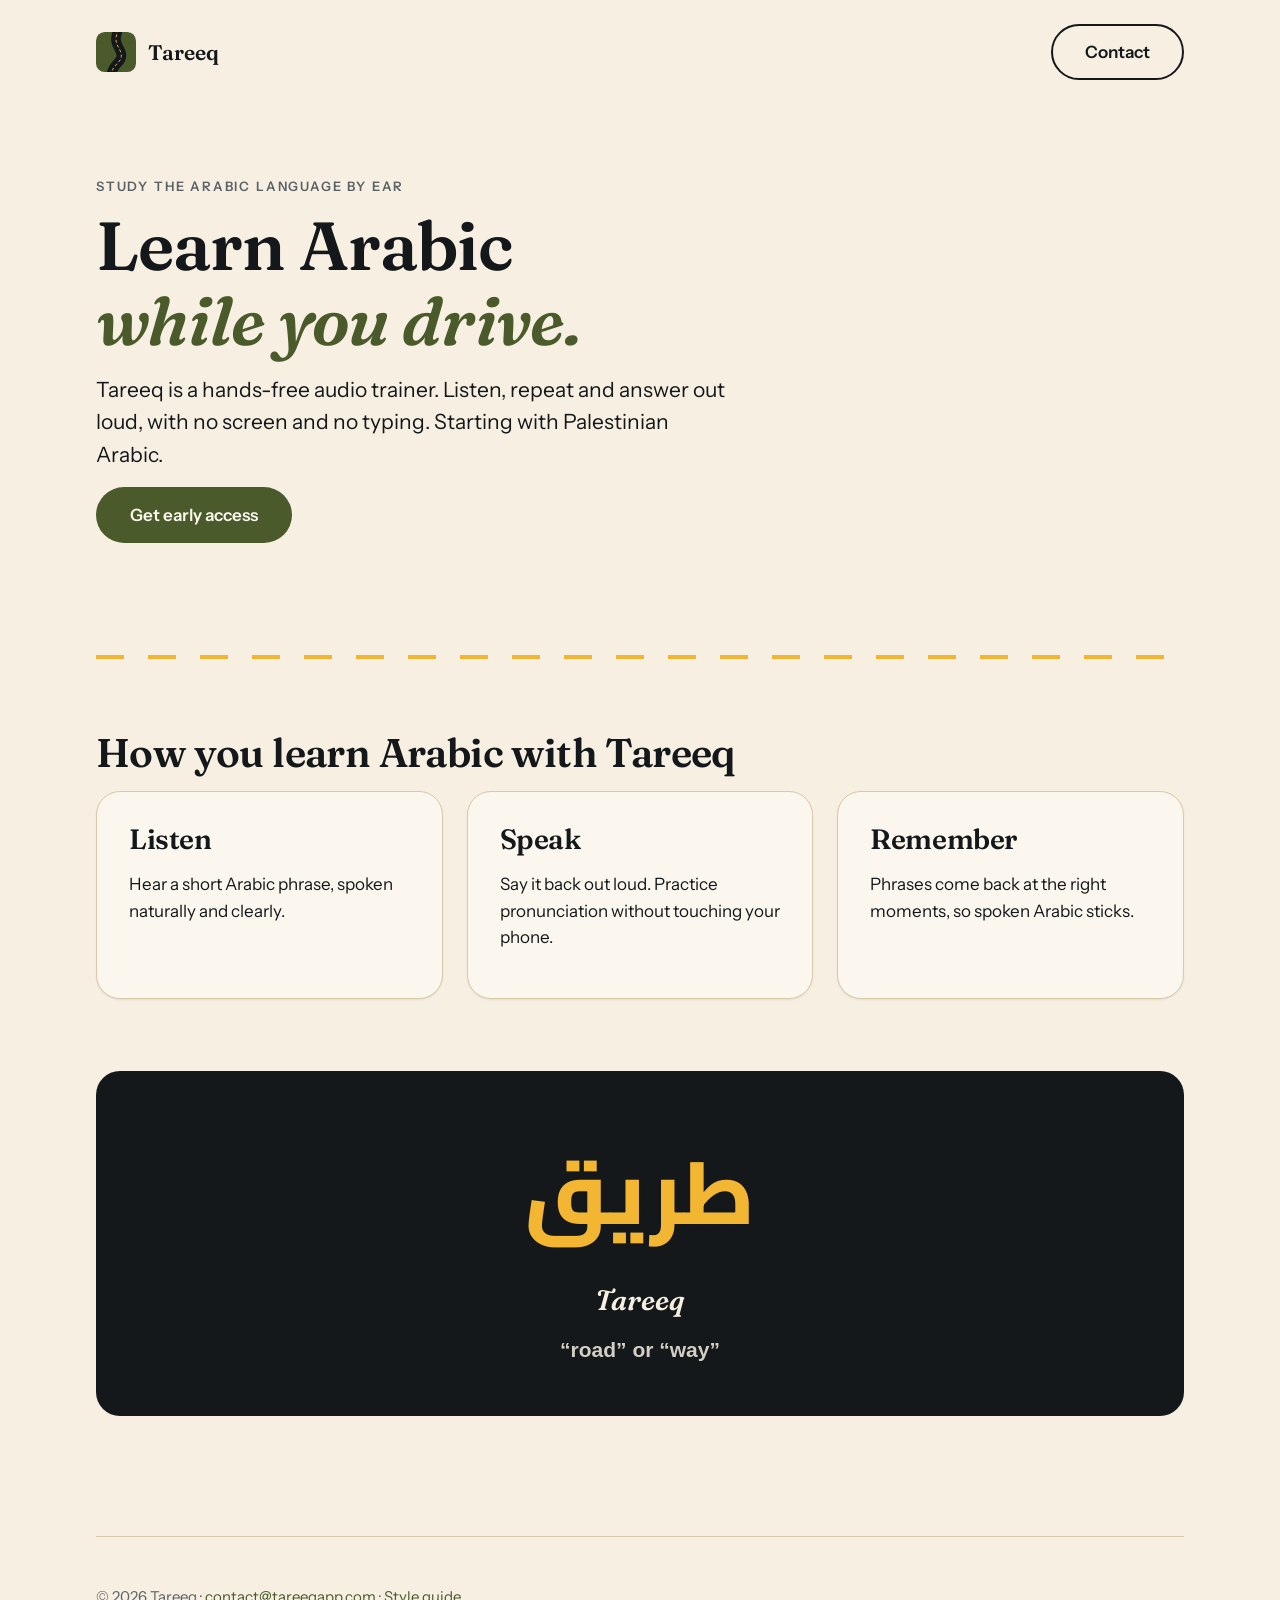
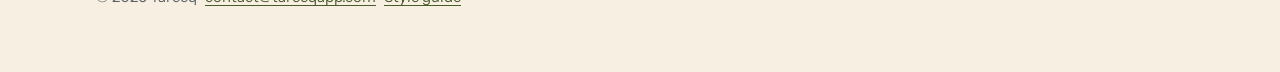
==== index.html @ e75e9295 "Add design system, style guide, SEO metadata and social images - Design tokens and base components (" ====
<!doctype html>
<html lang="en">
<head>
  <meta charset="utf-8">
  <meta name="viewport" content="width=device-width, initial-scale=1">

  <title>Learn Arabic Hands-Free | Tareeq Arabic Language App</title>
  <meta name="description" content="Study the Arabic language while you drive. Tareeq is a hands-free audio app to learn Arabic, starting with Palestinian Arabic. Just listen and speak.">
  <meta name="keywords" content="learn arabic, study arabic language, learn arabic online, learn palestinian arabic, learn levantine arabic, arabic audio lessons, learn arabic while driving, arabic language app, spoken arabic, arabic listening practice">
  <meta name="author" content="Tareeq">
  <meta name="robots" content="index, follow, max-image-preview:large">
  <meta name="theme-color" content="#f6efe2" media="(prefers-color-scheme: light)">
  <meta name="theme-color" content="#14181a" media="(prefers-color-scheme: dark)">
  <link rel="canonical" href="https://tareeqapp.com/">

  <!-- Open Graph -->
  <meta property="og:type" content="website">
  <meta property="og:site_name" content="Tareeq">
  <meta property="og:locale" content="en_US">
  <meta property="og:url" content="https://tareeqapp.com/">
  <meta property="og:title" content="Learn Arabic While You Drive | Tareeq">
  <meta property="og:description" content="Hands-free audio lessons to study the Arabic language, starting with Palestinian Arabic. Just listen and speak.">
  <meta property="og:image" content="https://tareeqapp.com/og-image.png">
  <meta property="og:image:type" content="image/png">
  <meta property="og:image:width" content="1200">
  <meta property="og:image:height" content="630">
  <meta property="og:image:alt" content="Tareeq logo, the Arabic word طريق in gold, and the line: Learn Arabic while you drive.">

  <!-- Twitter / X card -->
  <meta name="twitter:card" content="summary_large_image">
  <meta name="twitter:title" content="Learn Arabic While You Drive | Tareeq">
  <meta name="twitter:description" content="Hands-free audio lessons to study the Arabic language, starting with Palestinian Arabic.">
  <meta name="twitter:image" content="https://tareeqapp.com/twitter-card.png">
  <meta name="twitter:image:alt" content="Tareeq logo, the Arabic word طريق in gold, and the line: Learn Arabic while you drive.">

  <!-- Icons -->
  <link rel="icon" href="/favicon.svg" type="image/svg+xml">
  <link rel="icon" href="/favicon-32.png" sizes="32x32" type="image/png">
  <link rel="apple-touch-icon" href="/apple-touch-icon.png">
  <link rel="manifest" href="/site.webmanifest">

  <link rel="preload" href="/assets/fonts/fraunces-latin-600-normal.woff2" as="font" type="font/woff2" crossorigin>
  <link rel="stylesheet" href="/css/tokens.css">
  <link rel="stylesheet" href="/css/base.css">

  <script type="application/ld+json">
  {
    "@context": "https://schema.org",
    "@graph": [
      {
        "@type": "WebSite",
        "@id": "https://tareeqapp.com/#website",
        "url": "https://tareeqapp.com/",
        "name": "Tareeq",
        "description": "Hands-free audio app to learn Arabic while you drive.",
        "inLanguage": "en"
      },
      {
        "@type": "SoftwareApplication",
        "@id": "https://tareeqapp.com/#app",
        "name": "Tareeq",
        "alternateName": "طريق",
        "description": "Study the Arabic language by ear. Tareeq is a hands-free audio trainer that teaches Palestinian Arabic while you drive.",
        "applicationCategory": "EducationalApplication",
        "operatingSystem": "Web",
        "url": "https://tareeqapp.com/",
        "image": "https://tareeqapp.com/og-image.png",
        "email": "contact@tareeqapp.com",
        "teaches": "Palestinian Arabic"
      }
    ]
  }
  </script>
</head>
<body>
  <a class="skip" href="#main">Skip to content</a>
  <div class="wrap">
    <header class="site-header">
      <a class="brand" href="/"><img src="/assets/brand/tareeq-mark.svg" alt="" width="40" height="40">Tareeq</a>
      <a class="btn btn-ghost" href="mailto:contact@tareeqapp.com">Contact</a>
    </header>

    <main id="main">
      <section style="padding-block: var(--space-8) var(--space-7)">
        <p class="eyebrow">Study the Arabic language by ear</p>
        <h1>Learn Arabic<br><em style="color: var(--brand)">while you drive.</em></h1>
        <p style="font-size: var(--text-lg)">Tareeq is a hands-free audio trainer. Listen, repeat and answer out loud, with no screen and no typing. Starting with Palestinian Arabic.</p>
        <p><a class="btn btn-primary" href="mailto:contact@tareeqapp.com?subject=Tareeq%20early%20access">Get early access</a></p>
      </section>

      <hr class="roadline">

      <section aria-labelledby="how" style="padding-block: var(--space-5)">
        <h2 id="how">How you learn Arabic with Tareeq</h2>
        <div style="display:grid; gap: var(--space-5); grid-template-columns: repeat(auto-fit, minmax(15rem, 1fr))">
          <div class="card"><h3>Listen</h3><p>Hear a short Arabic phrase, spoken naturally and clearly.</p></div>
          <div class="card"><h3>Speak</h3><p>Say it back out loud. Practice pronunciation without touching your phone.</p></div>
          <div class="card"><h3>Remember</h3><p>Phrases come back at the right moments, so spoken Arabic sticks.</p></div>
        </div>
      </section>

      <section style="padding-block: var(--space-7)">
        <div class="phrase" lang="ar">
          <div class="ar" dir="rtl">طريق</div>
          <div class="translit" lang="en">Tareeq</div>
          <div class="en" lang="en">“road” or “way”</div>
        </div>
      </section>
    </main>

    <footer class="site-footer">
      <p>© 2026 Tareeq · <a href="mailto:contact@tareeqapp.com">contact@tareeqapp.com</a> · <a href="/styleguide.html">Style guide</a></p>
    </footer>
  </div>
</body>
</html>
---- css/tokens.css ----
/* Tareeq design tokens — طريق
   Single source of truth. See DESIGN.md for usage rules. */

@font-face { font-family: "Fraunces"; font-weight: 600; font-style: normal; font-display: swap; src: url("../assets/fonts/fraunces-latin-600-normal.woff2") format("woff2"); }
@font-face { font-family: "Fraunces"; font-weight: 700; font-style: normal; font-display: swap; src: url("../assets/fonts/fraunces-latin-700-normal.woff2") format("woff2"); }
@font-face { font-family: "Fraunces"; font-weight: 600; font-style: italic; font-display: swap; src: url("../assets/fonts/fraunces-latin-600-italic.woff2") format("woff2"); }
@font-face { font-family: "Instrument Sans"; font-weight: 400; font-style: normal; font-display: swap; src: url("../assets/fonts/instrument-sans-latin-400-normal.woff2") format("woff2"); }
@font-face { font-family: "Instrument Sans"; font-weight: 500; font-style: normal; font-display: swap; src: url("../assets/fonts/instrument-sans-latin-500-normal.woff2") format("woff2"); }
@font-face { font-family: "Instrument Sans"; font-weight: 600; font-style: normal; font-display: swap; src: url("../assets/fonts/instrument-sans-latin-600-normal.woff2") format("woff2"); }
@font-face { font-family: "Cairo"; font-weight: 600; font-style: normal; font-display: swap; unicode-range: U+0600-06FF, U+200C-200E, U+2010-2011, U+204F, U+2E41, U+FB50-FDFF, U+FE80-FEFC; src: url("../assets/fonts/cairo-arabic-600-normal.woff2") format("woff2"); }
@font-face { font-family: "Cairo"; font-weight: 700; font-style: normal; font-display: swap; unicode-range: U+0600-06FF, U+200C-200E, U+2010-2011, U+204F, U+2E41, U+FB50-FDFF, U+FE80-FEFC; src: url("../assets/fonts/cairo-arabic-700-normal.woff2") format("woff2"); }
@font-face { font-family: "Cairo"; font-weight: 800; font-style: normal; font-display: swap; unicode-range: U+0600-06FF, U+200C-200E, U+2010-2011, U+204F, U+2E41, U+FB50-FDFF, U+FE80-FEFC; src: url("../assets/fonts/cairo-arabic-800-normal.woff2") format("woff2"); }

:root {
  /* Colour — raw palette */
  --asphalt-900: #14181a;   /* night road: dark surfaces, primary text */
  --asphalt-700: #2a3033;
  --asphalt-500: #5b6165;   /* secondary text on cream (5.5:1) */
  --asphalt-300: #a9aeb0;
  --olive-700: #4a5a2b;     /* brand primary (6.6:1 on cream) */
  --olive-500: #6b7f3a;
  --olive-100: #e4e8d3;
  --saffron-500: #f2b632;   /* the road line: accents, focus, highlights (9.8:1 on asphalt) */
  --saffron-200: #fbe3a4;
  --terracotta-600: #b84630; /* alerts, "wrong answer" states (white text 5.3:1) */
  --terracotta-100: #f6dcd4;
  --cream-50: #fbf7ee;
  --cream-100: #f6efe2;     /* page background */
  --cream-200: #ebdfc8;
  --cream-300: #d9c9a8;

  /* Colour — semantic roles (light) */
  --bg: var(--cream-100);
  --bg-raised: var(--cream-50);
  --bg-sunken: var(--cream-200);
  --bg-inverse: var(--asphalt-900);
  --text: var(--asphalt-900);
  --text-muted: var(--asphalt-500);
  --text-inverse: var(--cream-100);
  --brand: var(--olive-700);
  --brand-hover: #3b4922;
  --on-brand: var(--cream-50);
  --accent: var(--saffron-500);
  --on-accent: var(--asphalt-900);
  --danger: var(--terracotta-600);
  --on-danger: #ffffff;
  --success: var(--olive-700);
  --border: var(--cream-300);
  --focus-ring: 0 0 0 3px var(--cream-100), 0 0 0 6px var(--asphalt-900);

  /* Typography */
  --font-display: "Fraunces", "Iowan Old Style", Georgia, serif;
  --font-body: "Instrument Sans", system-ui, -apple-system, "Segoe UI", sans-serif;
  --font-arabic: "Cairo", "Noto Naskh Arabic", "Geeza Pro", "Segoe UI", Tahoma, sans-serif;

  --text-xs: 0.8125rem;   /* 13 */
  --text-sm: 0.9375rem;   /* 15 */
  --text-md: 1.0625rem;   /* 17 body */
  --text-lg: 1.3125rem;   /* 21 */
  --text-xl: 1.75rem;     /* 28 */
  --text-2xl: 2.5rem;     /* 40 */
  --text-3xl: clamp(2.5rem, 6vw, 4.25rem);
  --text-arabic-lg: 2.25rem;
  --text-arabic-xl: clamp(3rem, 8vw, 5.5rem);
  --leading-tight: 1.1;
  --leading-body: 1.55;
  --leading-arabic: 1.7;  /* Arabic needs more vertical room */

  /* Spacing — 4px base */
  --space-1: 0.25rem; --space-2: 0.5rem; --space-3: 0.75rem; --space-4: 1rem;
  --space-5: 1.5rem; --space-6: 2rem; --space-7: 3rem; --space-8: 4.5rem; --space-9: 7rem;

  /* Shape */
  --radius-sm: 8px; --radius-md: 14px; --radius-lg: 24px; --radius-pill: 999px;
  --shadow-sm: 0 1px 2px rgb(20 24 26 / 0.08);
  --shadow-md: 0 8px 24px rgb(20 24 26 / 0.10);

  /* Layout & motion */
  --content-width: 68rem;
  --reading-width: 40rem;
  --tap-min: 56px;        /* oversized targets: used while stopped, never while driving */
  --ease: cubic-bezier(0.2, 0.7, 0.2, 1);
  --dur-fast: 120ms; --dur: 220ms;
}

/* Dark mode: the in-car / night-driving theme */
@media (prefers-color-scheme: dark) {
  :root {
    --bg: var(--asphalt-900);
    --bg-raised: var(--asphalt-700);
    --bg-sunken: #0d1011;
    --bg-inverse: var(--cream-100);
    --text: var(--cream-100);
    --text-muted: var(--asphalt-300);
    --text-inverse: var(--asphalt-900);
    --brand: var(--saffron-500);
    --brand-hover: #ffc94d;
    --on-brand: var(--asphalt-900);
    --accent: var(--saffron-500);
    --border: #3a4144;
    --focus-ring: 0 0 0 3px var(--asphalt-900), 0 0 0 6px var(--saffron-500);
    --shadow-sm: none; --shadow-md: none;
  }
}

@media (prefers-reduced-motion: reduce) {
  :root { --dur-fast: 0ms; --dur: 0ms; }
}
---- css/base.css ----
/* Tareeq base + components. Requires tokens.css. */
*, *::before, *::after { box-sizing: border-box; }
html { -webkit-text-size-adjust: 100%; }
body {
  margin: 0; background: var(--bg); color: var(--text);
  font-family: var(--font-body); font-size: var(--text-md); line-height: var(--leading-body);
  -webkit-font-smoothing: antialiased;
}
img, svg { max-width: 100%; display: block; }
a { color: var(--brand); text-underline-offset: 0.2em; }
a:hover { color: var(--brand-hover); }
:focus-visible { outline: none; box-shadow: var(--focus-ring); border-radius: var(--radius-sm); }

h1, h2, h3 { font-family: var(--font-display); font-weight: 600; line-height: var(--leading-tight); letter-spacing: -0.015em; margin: 0 0 var(--space-4); }
h1 { font-size: var(--text-3xl); }
h2 { font-size: var(--text-2xl); }
h3 { font-size: var(--text-xl); }
p { margin: 0 0 var(--space-4); max-width: var(--reading-width); }
.eyebrow { font-size: var(--text-xs); font-weight: 600; letter-spacing: 0.14em; text-transform: uppercase; color: var(--text-muted); margin-bottom: var(--space-3); }
.ar, [lang="ar"] { font-family: var(--font-arabic); line-height: var(--leading-arabic); font-weight: 700; }
.wrap { width: min(100% - 2.5rem, var(--content-width)); margin-inline: auto; }
.skip { position: absolute; left: -999px; } .skip:focus { left: var(--space-4); top: var(--space-4); background: var(--bg-raised); padding: var(--space-2) var(--space-4); z-index: 10; }

/* Road line: the signature divider (dashed saffron centre line) */
.roadline { height: 4px; border: 0; margin: var(--space-7) 0;
  background: repeating-linear-gradient(90deg, var(--accent) 0 28px, transparent 28px 52px); }

/* Buttons */
.btn { display: inline-flex; align-items: center; justify-content: center; gap: var(--space-2);
  min-height: var(--tap-min); padding: 0 var(--space-6); border: 2px solid transparent; border-radius: var(--radius-pill);
  font: 600 var(--text-md)/1 var(--font-body); text-decoration: none; cursor: pointer;
  transition: background var(--dur-fast) var(--ease), transform var(--dur-fast) var(--ease); }
.btn:active { transform: translateY(1px); }
.btn-primary { background: var(--brand); color: var(--on-brand); }
.btn-primary:hover { background: var(--brand-hover); color: var(--on-brand); }
.btn-accent { background: var(--accent); color: var(--on-accent); }
.btn-ghost { background: transparent; color: var(--text); border-color: var(--text); }
.btn-ghost:hover { background: var(--bg-sunken); color: var(--text); }
.btn-danger { background: var(--danger); color: var(--on-danger); }

/* Cards */
.card { background: var(--bg-raised); border: 1px solid var(--border); border-radius: var(--radius-lg); padding: var(--space-6); box-shadow: var(--shadow-sm); }

/* Phrase card: the core learning unit (Arabic, transliteration, English) */
.phrase { display: grid; gap: var(--space-2); text-align: center; padding: var(--space-7) var(--space-6); border-radius: var(--radius-lg); background: var(--bg-inverse); color: var(--text-inverse); }
.phrase .ar { font-size: var(--text-arabic-xl); font-weight: 800; color: var(--accent); }
.phrase .translit { font-family: var(--font-display); font-style: italic; font-size: var(--text-xl); }
.phrase .en { font-size: var(--text-lg); opacity: 0.85; }

/* Chips and states */
.chip { display: inline-flex; padding: var(--space-1) var(--space-3); border-radius: var(--radius-pill); font-size: var(--text-xs); font-weight: 600; background: var(--olive-100); color: var(--olive-700); }
.chip-accent { background: var(--saffron-200); color: var(--asphalt-900); }
.chip-danger { background: var(--terracotta-100); color: var(--terracotta-600); }

/* Form */
.field { display: grid; gap: var(--space-2); }
.field label { font-weight: 600; font-size: var(--text-sm); }
.input { min-height: 48px; padding: 0 var(--space-4); font: inherit; color: var(--text); background: var(--bg-raised); border: 2px solid var(--border); border-radius: var(--radius-md); }
.input:focus-visible { border-color: var(--brand); }

/* Progress */
.progress { height: 10px; border-radius: var(--radius-pill); background: var(--bg-sunken); overflow: hidden; }
.progress > span { display: block; height: 100%; width: var(--value, 40%); background: var(--accent); border-radius: inherit; }

/* Header / footer */
.site-header { display: flex; align-items: center; justify-content: space-between; padding: var(--space-5) 0; }
.brand { display: inline-flex; align-items: center; gap: var(--space-3); color: var(--text); text-decoration: none; font-family: var(--font-display); font-weight: 600; font-size: var(--text-lg); }
.brand img { width: 40px; height: 40px; }
.site-footer { padding: var(--space-7) 0; color: var(--text-muted); font-size: var(--text-sm); border-top: 1px solid var(--border); margin-top: var(--space-8); }
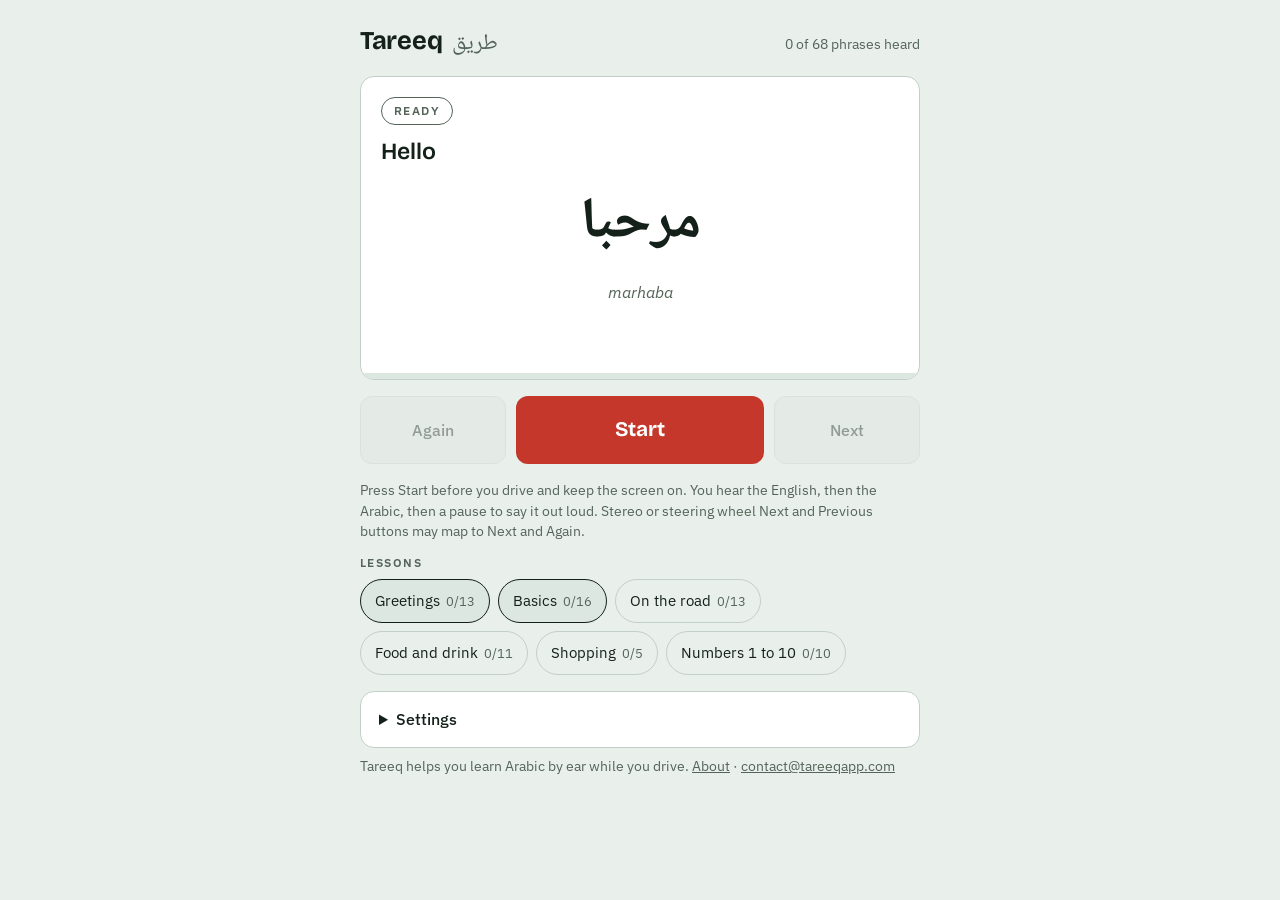
==== commit eb416b9e: "Serve the Tareeq app at the site root - index.html is now the Tareeq app (copied from the published " ====
--- a/index.html
+++ b/index.html
@@ -2,18 +2,14 @@
 <html lang="en">
 <head>
   <meta charset="utf-8">
-  <meta name="viewport" content="width=device-width, initial-scale=1">
-
-  <title>Learn Arabic Hands-Free | Tareeq Arabic Language App</title>
+  <meta name="viewport" content="width=device-width,initial-scale=1,viewport-fit=cover">
+  <title>Tareeq: Learn Arabic Hands-Free While You Drive</title>
   <meta name="description" content="Study the Arabic language while you drive. Tareeq is a hands-free audio app to learn Arabic, starting with Palestinian Arabic. Just listen and speak.">
   <meta name="keywords" content="learn arabic, study arabic language, learn arabic online, learn palestinian arabic, learn levantine arabic, arabic audio lessons, learn arabic while driving, arabic language app, spoken arabic, arabic listening practice">
-  <meta name="author" content="Tareeq">
   <meta name="robots" content="index, follow, max-image-preview:large">
-  <meta name="theme-color" content="#f6efe2" media="(prefers-color-scheme: light)">
-  <meta name="theme-color" content="#14181a" media="(prefers-color-scheme: dark)">
+  <meta name="theme-color" content="#101513">
   <link rel="canonical" href="https://tareeqapp.com/">
 
-  <!-- Open Graph -->
   <meta property="og:type" content="website">
   <meta property="og:site_name" content="Tareeq">
   <meta property="og:locale" content="en_US">
@@ -26,91 +22,727 @@
   <meta property="og:image:height" content="630">
   <meta property="og:image:alt" content="Tareeq logo, the Arabic word طريق in gold, and the line: Learn Arabic while you drive.">
 
-  <!-- Twitter / X card -->
   <meta name="twitter:card" content="summary_large_image">
   <meta name="twitter:title" content="Learn Arabic While You Drive | Tareeq">
   <meta name="twitter:description" content="Hands-free audio lessons to study the Arabic language, starting with Palestinian Arabic.">
   <meta name="twitter:image" content="https://tareeqapp.com/twitter-card.png">
   <meta name="twitter:image:alt" content="Tareeq logo, the Arabic word طريق in gold, and the line: Learn Arabic while you drive.">
 
-  <!-- Icons -->
   <link rel="icon" href="/favicon.svg" type="image/svg+xml">
   <link rel="icon" href="/favicon-32.png" sizes="32x32" type="image/png">
   <link rel="apple-touch-icon" href="/apple-touch-icon.png">
   <link rel="manifest" href="/site.webmanifest">
 
-  <link rel="preload" href="/assets/fonts/fraunces-latin-600-normal.woff2" as="font" type="font/woff2" crossorigin>
-  <link rel="stylesheet" href="/css/tokens.css">
-  <link rel="stylesheet" href="/css/base.css">
-
   <script type="application/ld+json">
-  {
-    "@context": "https://schema.org",
-    "@graph": [
-      {
-        "@type": "WebSite",
-        "@id": "https://tareeqapp.com/#website",
-        "url": "https://tareeqapp.com/",
-        "name": "Tareeq",
-        "description": "Hands-free audio app to learn Arabic while you drive.",
-        "inLanguage": "en"
-      },
-      {
-        "@type": "SoftwareApplication",
-        "@id": "https://tareeqapp.com/#app",
-        "name": "Tareeq",
-        "alternateName": "طريق",
-        "description": "Study the Arabic language by ear. Tareeq is a hands-free audio trainer that teaches Palestinian Arabic while you drive.",
-        "applicationCategory": "EducationalApplication",
-        "operatingSystem": "Web",
-        "url": "https://tareeqapp.com/",
-        "image": "https://tareeqapp.com/og-image.png",
-        "email": "contact@tareeqapp.com",
-        "teaches": "Palestinian Arabic"
-      }
-    ]
-  }
+  {"@context":"https://schema.org","@graph":[
+    {"@type":"WebSite","@id":"https://tareeqapp.com/#website","url":"https://tareeqapp.com/","name":"Tareeq","description":"Hands-free audio app to learn Arabic while you drive.","inLanguage":"en"},
+    {"@type":"SoftwareApplication","@id":"https://tareeqapp.com/#app","name":"Tareeq","alternateName":"طريق","description":"Study the Arabic language by ear. Tareeq is a hands-free audio trainer that teaches Palestinian Arabic while you drive.","applicationCategory":"EducationalApplication","operatingSystem":"Web","url":"https://tareeqapp.com/","image":"https://tareeqapp.com/og-image.png","email":"contact@tareeqapp.com","teaches":"Palestinian Arabic"}
+  ]}
   </script>
+  <meta name="claude:viewport-fit-sides" content="cover">
+  <style>[hidden]:not([hidden=until-found i]){display:none!important}</style>
+  <link rel="stylesheet" href="https://fonts.googleapis.com/css2?family=Bricolage+Grotesque:opsz,wght@12..96,600;12..96,700&family=IBM+Plex+Sans:wght@400;500&family=Noto+Naskh+Arabic:wght@500;700&display=swap">
 </head>
 <body>
-  <a class="skip" href="#main">Skip to content</a>
-  <div class="wrap">
-    <header class="site-header">
-      <a class="brand" href="/"><img src="/assets/brand/tareeq-mark.svg" alt="" width="40" height="40">Tareeq</a>
-      <a class="btn btn-ghost" href="mailto:contact@tareeqapp.com">Contact</a>
-    </header>
-
-    <main id="main">
-      <section style="padding-block: var(--space-8) var(--space-7)">
-        <p class="eyebrow">Study the Arabic language by ear</p>
-        <h1>Learn Arabic<br><em style="color: var(--brand)">while you drive.</em></h1>
-        <p style="font-size: var(--text-lg)">Tareeq is a hands-free audio trainer. Listen, repeat and answer out loud, with no screen and no typing. Starting with Palestinian Arabic.</p>
-        <p><a class="btn btn-primary" href="mailto:contact@tareeqapp.com?subject=Tareeq%20early%20access">Get early access</a></p>
-      </section>
-
-      <hr class="roadline">
-
-      <section aria-labelledby="how" style="padding-block: var(--space-5)">
-        <h2 id="how">How you learn Arabic with Tareeq</h2>
-        <div style="display:grid; gap: var(--space-5); grid-template-columns: repeat(auto-fit, minmax(15rem, 1fr))">
-          <div class="card"><h3>Listen</h3><p>Hear a short Arabic phrase, spoken naturally and clearly.</p></div>
-          <div class="card"><h3>Speak</h3><p>Say it back out loud. Practice pronunciation without touching your phone.</p></div>
-          <div class="card"><h3>Remember</h3><p>Phrases come back at the right moments, so spoken Arabic sticks.</p></div>
-        </div>
-      </section>
-
-      <section style="padding-block: var(--space-7)">
-        <div class="phrase" lang="ar">
-          <div class="ar" dir="rtl">طريق</div>
-          <div class="translit" lang="en">Tareeq</div>
-          <div class="en" lang="en">“road” or “way”</div>
-        </div>
-      </section>
-    </main>
-
-    <footer class="site-footer">
-      <p>© 2026 Tareeq · <a href="mailto:contact@tareeqapp.com">contact@tareeqapp.com</a> · <a href="/styleguide.html">Style guide</a></p>
-    </footer>
+<style>
+/* Layout: single-column driver console. Phrase card on top, three large transport buttons, then lesson chips and settings. Dark-first for night driving. */
+:root {
+  --bg: #101513;
+  --surface: #18201c;
+  --surface-2: #222c27;
+  --line: #2f3b35;
+  --fg: #eef2ec;
+  --muted: #9fada4;
+  --accent: #e8604c;
+  --accent-fg: #1a0d0a;
+  --good: #9bc47a;
+  --font-display: 'Bricolage Grotesque', system-ui, sans-serif;
+  --font-body: 'IBM Plex Sans', system-ui, sans-serif;
+  --font-ar: 'Noto Naskh Arabic', 'Geeza Pro', 'Segoe UI', serif;
+  color-scheme: dark;
+}
+@media (prefers-color-scheme: light) {
+  :root:not([data-theme="dark"]) {
+    --bg: #e9efeb; --surface: #ffffff; --surface-2: #dde7e1; --line: #c3d0c8;
+    --fg: #14201a; --muted: #546459; --accent: #c4372a; --accent-fg: #ffffff; --good: #3f7a3a;
+    color-scheme: light;
+  }
+}
+:root[data-theme="light"] {
+  --bg: #e9efeb; --surface: #ffffff; --surface-2: #dde7e1; --line: #c3d0c8;
+  --fg: #14201a; --muted: #546459; --accent: #c4372a; --accent-fg: #ffffff; --good: #3f7a3a;
+  color-scheme: light;
+}
+
+* { box-sizing: border-box; }
+body {
+  background: var(--bg);
+  color: var(--fg);
+  font-family: var(--font-body);
+  font-size: 16px;
+  line-height: 1.45;
+  padding-left: max(16px, env(safe-area-inset-left, 0px));
+  padding-right: max(16px, env(safe-area-inset-right, 0px));
+  padding-block: 20px 32px;
+  min-height: 100%;
+}
+body.dim { background: #000; }
+body.dim .app { filter: brightness(0.3); }
+body.dim .card .en, body.dim .card .ar, body.dim .card .tr { opacity: 0; }
+
+.app { max-width: 560px; margin: 0 auto; display: flex; flex-direction: column; gap: 16px; }
+
+header { display: flex; align-items: baseline; justify-content: space-between; gap: 12px; flex-wrap: wrap; }
+.brand { display: flex; align-items: baseline; gap: 10px; }
+.brand h1 { font: 700 1.6rem/1 var(--font-display); letter-spacing: -0.01em; margin: 0; }
+.brand .ar-name { font-family: var(--font-ar); font-size: 1.4rem; color: var(--muted); }
+.learned { color: var(--muted); font-size: 0.875rem; font-variant-numeric: tabular-nums; }
+
+.card {
+  background: var(--surface);
+  border: 1px solid var(--line);
+  border-radius: 14px;
+  padding: 20px 20px 0;
+  min-height: 19rem;
+  display: flex; flex-direction: column; gap: 12px;
+  overflow: hidden;
+  --stage: var(--muted);
+}
+.card[data-stage="say"], .card[data-stage="say2"] { --stage: var(--accent); }
+.card[data-stage="answer"] { --stage: var(--good); }
+.stage {
+  align-self: flex-start;
+  font: 600 0.75rem/1 var(--font-body);
+  letter-spacing: 0.12em; text-transform: uppercase;
+  color: var(--stage);
+  border: 1px solid var(--stage);
+  border-radius: 999px;
+  padding: 7px 12px;
+}
+.en { font: 600 1.45rem/1.25 var(--font-display); text-wrap: balance; margin: 0; }
+.ar {
+  font-family: var(--font-ar); font-weight: 700;
+  font-size: clamp(2.4rem, 11vw, 3.6rem); line-height: 1.5;
+  direction: rtl; text-align: center; margin: 4px 0 0;
+}
+.tr { text-align: center; color: var(--muted); font-style: italic; margin: 0; min-height: 1.45em; }
+.card .en, .card .ar, .card .tr { transition: opacity 0.2s; }
+.card.hide-ar .ar, .card.hide-ar .tr { visibility: hidden; }
+.bar { margin: auto -20px 0; height: 6px; background: var(--surface-2); }
+.bar i { display: block; height: 100%; width: 0; background: var(--stage); transition: width 0.1s linear; }
+
+.controls { display: grid; grid-template-columns: 1fr 1.7fr 1fr; gap: 10px; }
+button { font: inherit; color: inherit; cursor: pointer; }
+.btn {
+  min-height: 68px; border-radius: 12px;
+  border: 1px solid var(--line); background: var(--surface-2);
+  font-weight: 500; font-size: 1rem;
+}
+.btn.primary {
+  background: var(--accent); color: var(--accent-fg); border-color: transparent;
+  font: 700 1.3rem/1 var(--font-display);
+}
+.btn:disabled { opacity: 0.4; cursor: default; }
+button:focus-visible, summary:focus-visible, input:focus-visible, select:focus-visible { outline: 3px solid var(--fg); outline-offset: 2px; }
+.hint { margin: 0; color: var(--muted); font-size: 0.875rem; }
+
+h2 { font: 600 0.75rem/1 var(--font-body); letter-spacing: 0.12em; text-transform: uppercase; color: var(--muted); margin: 0 0 10px; }
+.chips { display: flex; flex-wrap: wrap; gap: 8px; }
+.chip {
+  border: 1px solid var(--line); background: transparent; border-radius: 999px;
+  padding: 10px 14px; font-size: 0.9375rem;
+}
+.chip small { color: var(--muted); font-variant-numeric: tabular-nums; margin-left: 6px; }
+.chip[aria-pressed="true"] { background: var(--surface-2); border-color: var(--fg); }
+
+details { background: var(--surface); border: 1px solid var(--line); border-radius: 14px; }
+summary { padding: 16px 18px; cursor: pointer; font-weight: 500; }
+.settings-body { padding: 0 18px 18px; display: flex; flex-direction: column; gap: 16px; }
+.field { display: flex; flex-direction: column; gap: 6px; min-width: 0; }
+.field label { display: flex; justify-content: space-between; gap: 12px; font-size: 0.9375rem; }
+.field output { color: var(--muted); font-variant-numeric: tabular-nums; }
+input[type="range"] { width: 100%; accent-color: var(--accent); }
+select {
+  width: 100%; min-width: 0; padding: 12px; border-radius: 10px;
+  background: var(--surface-2); color: var(--fg); border: 1px solid var(--line); font: inherit;
+}
+.row { display: flex; gap: 10px; flex-wrap: wrap; }
+.row .btn { min-height: 48px; padding: 0 16px; }
+.note { color: var(--muted); font-size: 0.875rem; margin: 0; }
+.note.warn { color: var(--accent); }
+
+@media (prefers-reduced-motion: reduce) { .bar i, .card .en, .card .ar, .card .tr { transition: none; } }
+</style>
+
+<main class="app">
+  <header>
+    <div class="brand"><h1>Tareeq</h1><span class="ar-name" lang="ar" dir="rtl">طريق</span></div>
+    <span class="learned" id="learned"></span>
+  </header>
+
+  <section class="card" id="card" data-stage="ready" aria-live="polite">
+    <div class="stage" id="stage">Ready</div>
+    <p class="en" id="en"></p>
+    <p class="ar" id="ar" lang="ar" dir="rtl"></p>
+    <p class="tr" id="tr"></p>
+    <div class="bar"><i id="barfill"></i></div>
+  </section>
+
+  <p class="note warn" id="alert" role="alert" hidden></p>
+
+  <div class="controls">
+    <button class="btn" id="again" disabled>Again</button>
+    <button class="btn primary" id="go">Start</button>
+    <button class="btn" id="skip" disabled>Next</button>
   </div>
+  <p class="hint" id="hint">Press Start before you drive and keep the screen on. You hear the English, then the Arabic, then a pause to say it out loud. Stereo or steering wheel Next and Previous buttons may map to Next and Again.</p>
+
+  <section>
+    <h2>Lessons</h2>
+    <div class="chips" id="chips"></div>
+  </section>
+
+  <details>
+    <summary>Settings</summary>
+    <div class="settings-body">
+      <div class="field">
+        <label for="gap">Pause for your answer <output id="gapOut"></output></label>
+        <input type="range" id="gap" min="2" max="10" step="0.5">
+      </div>
+      <div class="field">
+        <label for="rate">Speech speed <output id="rateOut"></output></label>
+        <input type="range" id="rate" min="0.6" max="1.1" step="0.05">
+      </div>
+      <div class="field">
+        <label for="arVoice">Arabic voice</label>
+        <select id="arVoice"></select>
+      </div>
+      <div class="field">
+        <label for="enVoice">English voice</label>
+        <select id="enVoice"></select>
+      </div>
+      <div class="row">
+        <button class="btn" id="test">Test voices</button>
+        <button class="btn" id="dim">Dim screen</button>
+        <button class="btn" id="reset">Reset progress</button>
+      </div>
+      <p class="note" id="voiceNote"></p>
+      <p class="note">Phrases are Palestinian (Levantine) Arabic in masculine forms, as spoken by or to a man. Phone voices read standard Arabic, so the accent will sound more formal than a Palestinian speaker. Have a native speaker check the phrases before you rely on them.</p>
+    </div>
+  </details>
+</main>
+
+<script>
+(function () {
+  'use strict';
+
+  /* ---------- Content: [English, Arabic, transliteration] ---------- */
+  var PACKS = [
+    { id: 'greet', name: 'Greetings', items: [
+      ['Hello', 'مرحبا', 'marhaba'],
+      ['Hello (warm reply)', 'أهلين', 'ahlayn'],
+      ['Good morning', 'صباح الخير', 'sabaah el-khayr'],
+      ['Good morning (reply)', 'صباح النور', 'sabaah en-noor'],
+      ['Good evening', 'مسا الخير', 'masa el-khayr'],
+      ['How are you?', 'كيفك؟', 'keefak?'],
+      ['Good, thank God', 'منيح، الحمد لله', 'mneeh, el-hamdulillah'],
+      ['Thank you', 'شكراً', 'shukran'],
+      ['No problem', 'ولا يهمك', 'wala yihimmak'],
+      ['Please / excuse me', 'لو سمحت', 'law samaht'],
+      ["I'm sorry", 'آسف', 'aasef'],
+      ['Goodbye', 'مع السلامة', 'ma3 es-salaame'],
+      ['See you later', 'بشوفك بعدين', 'bashoofak ba3deen']
+    ]},
+    { id: 'basics', name: 'Basics', items: [
+      ['Yes', 'إيه', 'eeh'],
+      ['No', 'لا', 'la'],
+      ["I don't understand", 'ما فهمت', 'ma fhimt'],
+      ["I don't know", 'ما بعرف', 'ma ba3ref'],
+      ['Can you repeat that?', 'ممكن تعيد؟', 'mumkin te3eed?'],
+      ['Slowly, please', 'احكي شوي شوي، لو سمحت', 'ihki shway shway, law samaht'],
+      ["I'm learning Arabic", 'عم بتعلم عربي', '3am bet3allam 3arabi'],
+      ["What's your name?", 'شو اسمك؟', 'shu ismak?'],
+      ['Where are you from?', 'من وين إنت؟', 'min wayn inte?'],
+      ['Do you speak English?', 'بتحكي إنجليزي؟', 'bethki inglizi?'],
+      ["What's this?", 'شو هاد؟', 'shu hada?'],
+      ['Why?', 'ليش؟', 'leish?'],
+      ['Now', 'هلأ', 'hallaa'],
+      ['A little', 'شوي', 'shway'],
+      ['A lot / very', 'كتير', 'ktir'],
+      ['Very good', 'كتير منيح', 'ktir mneeh']
+    ]},
+    { id: 'road', name: 'On the road', items: [
+      ['On the right', 'على اليمين', '3ala el-yameen'],
+      ['On the left', 'على الشمال', '3ala esh-shmaal'],
+      ['Straight ahead', 'دغري', 'dughri'],
+      ['Stop here', 'وقف هون', 'waqqef hoon'],
+      ['Where is the petrol station?', 'وين محطة البنزين؟', 'wayn mahattet el-banzeen?'],
+      ['Where is the bathroom?', 'وين الحمام؟', 'wayn el-hammaam?'],
+      ['How far is it?', 'قديش بعيد؟', 'addaysh ba3eed?'],
+      ["There's a lot of traffic", 'في زحمة كتير', 'fi zahme ktir'],
+      ['Slow down', 'هدي شوي', 'haddi shway'],
+      ['The road is closed', 'الطريق مسكر', 'et-tareeq msakkar'],
+      ["I'm lost", 'أنا تايه', 'ana taayeh'],
+      ['Wait a moment', 'استنى شوي', 'istanna shway'],
+      ["Let's go", 'يلا', 'yalla']
+    ]},
+    { id: 'food', name: 'Food and drink', items: [
+      ['I want water', 'بدي مي', 'biddi may'],
+      ['I want coffee', 'بدي قهوة', 'biddi ahwe'],
+      ['I want tea', 'بدي شاي', 'biddi shay'],
+      ["I'm hungry", 'أنا جوعان', 'ana joo3an'],
+      ["I'm thirsty", 'أنا عطشان', 'ana 3atshan'],
+      ['Bread', 'خبز', 'khubz'],
+      ['Without sugar', 'بدون سكر', 'bidoon sukkar'],
+      ['A table for two', 'طاولة لإثنين', 'taawle la-itneen'],
+      ['Delicious', 'كتير زاكي', 'ktir zaki'],
+      ['The bill, please', 'الحساب، لو سمحت', 'el-hisaab, law samaht'],
+      ['Bon appetit', 'صحتين', 'sahtayn']
+    ]},
+    { id: 'shop', name: 'Shopping', items: [
+      ['How much is this?', 'قديش هاد؟', 'addaysh hada?'],
+      ['Too expensive', 'كتير غالي', 'ktir ghaali'],
+      ['Is there anything cheaper?', 'في أرخص؟', 'fi arkhas?'],
+      ['Do you have water?', 'عندك مي؟', '3indak may?'],
+      ["I'll take it", 'باخده', 'baakhdo']
+    ]},
+    { id: 'num', name: 'Numbers 1 to 10', items: [
+      ['One', 'واحد', 'waahed'],
+      ['Two', 'تنين', 'tneen'],
+      ['Three', 'تلاتة', 'talaate'],
+      ['Four', 'أربعة', 'arba3a'],
+      ['Five', 'خمسة', 'khamse'],
+      ['Six', 'ستة', 'sitte'],
+      ['Seven', 'سبعة', 'sab3a'],
+      ['Eight', 'تمانية', 'tmaanye'],
+      ['Nine', 'تسعة', 'tis3a'],
+      ['Ten', 'عشرة', '3ashra']
+    ]}
+  ];
+
+  var ALL = [];
+  PACKS.forEach(function (p) {
+    p.items.forEach(function (it, i) {
+      ALL.push({ id: p.id + i, pack: p.id, packName: p.name, en: it[0], ar: it[1], tr: it[2] });
+    });
+  });
+
+  /* ---------- State ---------- */
+  var S = {
+    running: false, token: 0, turn: 0, cur: null, skip: false, replay: null,
+    packs: ['greet', 'basics'], gap: 5, rate: 0.9, arVoice: '', enVoice: '',
+    wl: null, dim: false, started: false
+  };
+  var prog = {};      // id -> { step, seen }, persisted
+  var due = {};       // id -> turn number, per session
+  var STEPS = [2, 4, 8, 16, 32];
+  var KEY = 'tareeq.v1';
+
+  function load() {
+    try {
+      var raw = localStorage.getItem(KEY);
+      if (!raw) return;
+      var d = JSON.parse(raw);
+      if (Array.isArray(d.packs) && d.packs.length) S.packs = d.packs;
+      if (typeof d.gap === 'number') S.gap = d.gap;
+      if (typeof d.rate === 'number') S.rate = d.rate;
+      if (typeof d.arVoice === 'string') S.arVoice = d.arVoice;
+      if (typeof d.enVoice === 'string') S.enVoice = d.enVoice;
+      if (d.prog && typeof d.prog === 'object') prog = d.prog;
+    } catch (e) {}
+  }
+  function save() {
+    try {
+      localStorage.setItem(KEY, JSON.stringify({
+        packs: S.packs, gap: S.gap, rate: S.rate, arVoice: S.arVoice, enVoice: S.enVoice, prog: prog
+      }));
+    } catch (e) {}
+  }
+
+  /* ---------- Scheduler (expanding intervals, measured in phrases) ---------- */
+  // SCHED-BEGIN
+  function activeItems() {
+    return ALL.filter(function (i) { return S.packs.indexOf(i.pack) !== -1; });
+  }
+  function isSeen(it) { return !!(prog[it.id] && prog[it.id].seen); }
+  function startSession() {
+    S.turn = 0; due = {};
+    var seen = activeItems().filter(isSeen).sort(function (a, b) { return prog[a.id].step - prog[b.id].step; });
+    seen.forEach(function (it, r) { due[it.id] = 1 + 2 * r; });
+    S.started = true;
+  }
+  function nextItem() {
+    var act = activeItems();
+    if (!act.length) return null;
+    act.forEach(function (it) { if (isSeen(it) && due[it.id] === undefined) due[it.id] = S.turn + 1; });
+    var best = null;
+    act.forEach(function (it) {
+      var d = due[it.id];
+      if (d !== undefined && d <= S.turn && (best === null || d < due[best.id])) best = it;
+    });
+    if (best) return { item: best, isNew: false };
+    var fresh = null;
+    for (var k = 0; k < act.length; k++) {
+      if (due[act[k].id] === undefined && !isSeen(act[k])) { fresh = act[k]; break; }
+    }
+    if (fresh) return { item: fresh, isNew: true };
+    var soon = act.filter(function (i) { return due[i.id] !== undefined; })
+      .sort(function (a, b) { return due[a.id] - due[b.id]; })[0];
+    return soon ? { item: soon, isNew: false } : null;
+  }
+  function schedule(pick) {
+    var p = prog[pick.item.id] || (prog[pick.item.id] = { step: 0, seen: 0 });
+    p.seen++;
+    if (pick.again) p.step = 0;
+    else if (!pick.isNew) p.step = Math.min(p.step + 1, STEPS.length - 1);
+    due[pick.item.id] = S.turn + STEPS[p.step];
+  }
+  // SCHED-END
+
+  /* ---------- DOM ---------- */
+  var $ = function (id) { return document.getElementById(id); };
+  var card = $('card'), stageEl = $('stage'), enEl = $('en'), arEl = $('ar'), trEl = $('tr'), bar = $('barfill');
+  var goBtn = $('go'), againBtn = $('again'), skipBtn = $('skip');
+
+  var STAGE_TEXT = { ready: 'Ready', listen: 'Listen', say: 'Your turn', say2: 'Say it again', answer: 'Answer', rest: 'Next up', paused: 'Paused' };
+
+  function setStage(st, pick) {
+    var label = STAGE_TEXT[st] || st;
+    if (st === 'say' && pick && pick.isNew) label = 'Repeat after me';
+    stageEl.textContent = label;
+    card.dataset.stage = st === 'rest' ? 'ready' : st;
+    var hide = pick && !pick.isNew && st === 'listen';
+    card.classList.toggle('hide-ar', !!hide);
+  }
+  function setBar(f) { bar.style.width = Math.max(0, Math.min(1, f)) * 100 + '%'; }
+  function showItem(it) {
+    enEl.textContent = it.en;
+    arEl.textContent = it.ar;
+    trEl.textContent = it.tr;
+  }
+  function renderLearned() {
+    var seen = ALL.filter(isSeen).length;
+    $('learned').textContent = seen + ' of ' + ALL.length + ' phrases heard';
+  }
+  function renderChips() {
+    var box = $('chips');
+    box.textContent = '';
+    PACKS.forEach(function (p) {
+      var heard = ALL.filter(function (i) { return i.pack === p.id && isSeen(i); }).length;
+      var b = document.createElement('button');
+      b.className = 'chip';
+      b.type = 'button';
+      b.setAttribute('aria-pressed', S.packs.indexOf(p.id) !== -1 ? 'true' : 'false');
+      b.appendChild(document.createTextNode(p.name));
+      var sm = document.createElement('small');
+      sm.textContent = heard + '/' + p.items.length;
+      b.appendChild(sm);
+      b.addEventListener('click', function () {
+        var i = S.packs.indexOf(p.id);
+        if (i === -1) S.packs.push(p.id);
+        else if (S.packs.length > 1) S.packs.splice(i, 1);
+        save(); renderChips(); if (!S.running) preview();
+      });
+      box.appendChild(b);
+    });
+  }
+  function preview() {
+    var act = activeItems();
+    var it = act.filter(function (i) { return !isSeen(i); })[0] || act[0];
+    if (!it) return;
+    showItem(it);
+    setStage('ready', { isNew: true });
+    setBar(0);
+  }
+  function updateButtons() {
+    goBtn.textContent = S.running ? 'Pause' : 'Start';
+    againBtn.disabled = !S.running;
+    skipBtn.disabled = !S.running;
+    try { if ('mediaSession' in navigator) navigator.mediaSession.playbackState = S.running ? 'playing' : 'paused'; } catch (e) {}
+  }
+
+  /* ---------- Voices ---------- */
+  var voices = [];
+  var AR_PREF = ['ar-PS', 'ar-JO', 'ar-LB', 'ar-SY', 'ar-EG', 'ar-SA', 'ar-AE'];
+  var EN_PREF = ['en-AU', 'en-GB', 'en-US'];
+  function norm(l) { return (l || '').replace('_', '-'); }
+  function pickVoice(prefix, prefs, name) {
+    var pool = voices.filter(function (v) { return norm(v.lang).toLowerCase().indexOf(prefix) === 0; });
+    if (name) { var m = pool.filter(function (v) { return v.name === name; })[0]; if (m) return m; }
+    for (var i = 0; i < prefs.length; i++) {
+      var f = pool.filter(function (v) { return norm(v.lang).toLowerCase() === prefs[i].toLowerCase(); })[0];
+      if (f) return f;
+    }
+    return pool[0] || null;
+  }
+  function voiceAr() { return pickVoice('ar', AR_PREF, S.arVoice); }
+  function voiceEn() { return pickVoice('en', EN_PREF, S.enVoice); }
+  function fillSelect(sel, prefix, current) {
+    sel.textContent = '';
+    var auto = document.createElement('option');
+    auto.value = ''; auto.textContent = 'Automatic';
+    sel.appendChild(auto);
+    voices.filter(function (v) { return norm(v.lang).toLowerCase().indexOf(prefix) === 0; }).forEach(function (v) {
+      var o = document.createElement('option');
+      o.value = v.name; o.textContent = v.name + ' (' + norm(v.lang) + ')';
+      sel.appendChild(o);
+    });
+    sel.value = current;
+    if (sel.value !== current) sel.value = '';
+  }
+  function loadVoices() {
+    try { voices = window.speechSynthesis.getVoices() || []; } catch (e) { voices = []; }
+    fillSelect($('arVoice'), 'ar', S.arVoice);
+    fillSelect($('enVoice'), 'en', S.enVoice);
+    var note = $('voiceNote');
+    if (!('speechSynthesis' in window)) {
+      note.textContent = 'This browser has no speech synthesis, so the app cannot talk.';
+      note.className = 'note warn';
+    } else if (voices.length && !voiceAr()) {
+      note.textContent = 'No Arabic voice found on this device. Add one in your phone text-to-speech settings, then reload.';
+      note.className = 'note warn';
+    } else {
+      var v = voiceAr();
+      note.textContent = v ? 'Arabic voice in use: ' + v.name + ' (' + norm(v.lang) + ').' : '';
+      note.className = 'note';
+    }
+  }
+
+  /* ---------- Audio primitives ---------- */
+  function cancelled(my) { return my !== S.token || !S.running; }
+
+  var VOICE_HELP = 'Install an Arabic voice (Android: Google Text-to-speech settings. iPhone: Accessibility, Spoken Content, Voices), then reload this page.';
+  function showAlert(msg) {
+    var a = $('alert');
+    a.textContent = msg;
+    a.hidden = !msg;
+  }
+
+  function speak(text, lang, rate, my) {
+    return new Promise(function (resolve) {
+      if (cancelled(my) || S.skip || !('speechSynthesis' in window)) return resolve();
+      var u = new SpeechSynthesisUtterance(text);
+      var v = lang === 'ar' ? voiceAr() : voiceEn();
+      if (v) { u.voice = v; u.lang = v.lang; } else { u.lang = lang === 'ar' ? 'ar-SA' : 'en-AU'; }
+      if (lang === 'ar' && !v) showAlert('No Arabic voice found on this device, so Arabic cannot be spoken. ' + VOICE_HELP);
+      u.rate = rate;
+      var done = false, to = null, poll = null, t0 = performance.now();
+      function fin() {
+        if (done) return;
+        done = true; clearTimeout(to); clearInterval(poll); resolve();
+      }
+      u.onend = function () {
+        if (lang === 'ar' && !cancelled(my) && !S.skip && text.length > 3) {
+          if (performance.now() - t0 < 250) showAlert('The Arabic voice finished instantly, so it made no sound. Choose a different Arabic voice in Settings. ' + VOICE_HELP);
+          else showAlert('');
+        }
+        fin();
+      };
+      u.onerror = function (e) {
+        var err = e && e.error;
+        if (lang === 'ar' && err && err !== 'canceled' && err !== 'interrupted') showAlert('The Arabic voice failed (' + err + '). ' + VOICE_HELP);
+        fin();
+      };
+      to = setTimeout(fin, 12000 + text.length * 250);
+      poll = setInterval(function () {
+        if (cancelled(my) || S.skip) { try { window.speechSynthesis.cancel(); } catch (e) {} fin(); }
+      }, 120);
+      setBar(0);
+      window.speechSynthesis.speak(u);
+    });
+  }
+
+  function wait(ms, my) {
+    return new Promise(function (resolve) {
+      var t0 = performance.now();
+      var iv = setInterval(function () {
+        var f = (performance.now() - t0) / ms;
+        setBar(f);
+        if (f >= 1 || cancelled(my) || S.skip) { clearInterval(iv); resolve(); }
+      }, 100);
+    });
+  }
+
+  /* ---------- Lesson loop ---------- */
+  async function playTurn(pick, my) {
+    S.skip = false;
+    var it = pick.item, r = S.rate, g = S.gap * 1000;
+    var cue = it.en.replace(/\s*\(.*?\)/g, '');
+    var steps = pick.isNew ? [
+      ['listen', function () { return speak('New phrase. ' + cue, 'en', r, my); }],
+      ['answer', function () { return speak(it.ar, 'ar', r, my); }],
+      ['say', function () { return wait(g * 0.8, my); }],
+      ['answer', function () { return speak(it.ar, 'ar', r * 0.8, my); }],
+      ['say', function () { return wait(g * 0.8, my); }],
+      ['answer', function () { return speak(it.ar, 'ar', r, my); }],
+      ['rest', function () { return wait(900, my); }]
+    ] : [
+      ['listen', function () { return speak(cue, 'en', r, my); }],
+      ['answer', function () { return speak(it.ar, 'ar', r, my); }],
+      ['say', function () { return wait(g, my); }],
+      ['rest', function () { return wait(700, my); }]
+    ];
+    for (var k = 0; k < steps.length; k++) {
+      if (cancelled(my)) return false;
+      if (S.skip) return 'skip';
+      setStage(steps[k][0], pick);
+      await steps[k][1]();
+    }
+    if (cancelled(my)) return false;
+    return S.skip ? 'skip' : true;
+  }
+
+  async function run() {
+    var my = ++S.token;
+    S.running = true;
+    updateButtons();
+    startKeepAlive();
+    acquireWake();
+    if (!S.started) startSession();
+    while (S.running && my === S.token) {
+      var pick = S.replay || nextItem();
+      S.replay = null;
+      if (!pick) { stop(); setStage('paused'); break; }
+      S.cur = pick.item;
+      showItem(pick.item);
+      setMedia(pick.item);
+      var res = await playTurn(pick, my);
+      if (res === false) break;
+      schedule(pick);
+      S.turn++;
+      save(); renderLearned(); renderChips();
+    }
+  }
+
+  function stop() {
+    S.running = false;
+    S.token++;
+    try { window.speechSynthesis.cancel(); } catch (e) {}
+    stopKeepAlive();
+    releaseWake();
+    updateButtons();
+    setStage('paused');
+    setBar(0);
+  }
+  function toggle() { if (S.running) stop(); else run(); }
+  function again() {
+    if (!S.running || !S.cur) return;
+    S.replay = { item: S.cur, isNew: false, again: true };
+    try { window.speechSynthesis.cancel(); } catch (e) {}
+    run();
+  }
+  function skip() {
+    if (!S.running) return;
+    S.skip = true;
+    try { window.speechSynthesis.cancel(); } catch (e) {}
+  }
+
+  /* ---------- Phone integration (best effort) ---------- */
+  var keepAudio = null;
+  function wavURI() {
+    var sr = 8000, n = sr, buf = new Uint8Array(44 + n), dv = new DataView(buf.buffer);
+    function w(o, s) { for (var i = 0; i < s.length; i++) buf[o + i] = s.charCodeAt(i); }
+    w(0, 'RIFF'); dv.setUint32(4, 36 + n, true); w(8, 'WAVE'); w(12, 'fmt ');
+    dv.setUint32(16, 16, true); dv.setUint16(20, 1, true); dv.setUint16(22, 1, true);
+    dv.setUint32(24, sr, true); dv.setUint32(28, sr, true); dv.setUint16(32, 1, true); dv.setUint16(34, 8, true);
+    w(36, 'data'); dv.setUint32(40, n, true);
+    buf.fill(128, 44);
+    var s = '';
+    for (var i = 0; i < buf.length; i++) s += String.fromCharCode(buf[i]);
+    return 'data:audio/wav;base64,' + btoa(s);
+  }
+  function startKeepAlive() {
+    try {
+      if (!keepAudio) { keepAudio = new Audio(wavURI()); keepAudio.loop = true; }
+      var p = keepAudio.play();
+      if (p && p.catch) p.catch(function () {});
+    } catch (e) {}
+  }
+  function stopKeepAlive() { try { if (keepAudio) keepAudio.pause(); } catch (e) {} }
+
+  async function acquireWake() {
+    try {
+      if ('wakeLock' in navigator && !S.wl) {
+        S.wl = await navigator.wakeLock.request('screen');
+        S.wl.addEventListener('release', function () { S.wl = null; });
+      }
+    } catch (e) {}
+  }
+  function releaseWake() { try { if (S.wl) S.wl.release(); } catch (e) {} S.wl = null; }
+  document.addEventListener('visibilitychange', function () {
+    if (document.visibilityState === 'visible' && S.running && !S.wl) acquireWake();
+  });
+
+  function setMedia(it) {
+    try {
+      if ('mediaSession' in navigator && window.MediaMetadata) {
+        navigator.mediaSession.metadata = new MediaMetadata({
+          title: it.en.replace(/\s*\(.*?\)/g, ''), artist: 'Tareeq', album: it.packName
+        });
+      }
+    } catch (e) {}
+  }
+  function initMediaKeys() {
+    if (!('mediaSession' in navigator)) return;
+    [['play', function () { if (!S.running) run(); }],
+     ['pause', function () { if (S.running) stop(); }],
+     ['nexttrack', skip],
+     ['previoustrack', again]].forEach(function (a) {
+      try { navigator.mediaSession.setActionHandler(a[0], a[1]); } catch (e) {}
+    });
+  }
+
+  /* ---------- Wiring ---------- */
+  goBtn.addEventListener('click', toggle);
+  againBtn.addEventListener('click', again);
+  skipBtn.addEventListener('click', skip);
+
+  $('gap').addEventListener('input', function (e) { S.gap = parseFloat(e.target.value); $('gapOut').textContent = S.gap + ' s'; save(); });
+  $('rate').addEventListener('input', function (e) { S.rate = parseFloat(e.target.value); $('rateOut').textContent = S.rate.toFixed(2) + 'x'; save(); });
+  $('arVoice').addEventListener('change', function (e) { S.arVoice = e.target.value; save(); loadVoices(); });
+  $('enVoice').addEventListener('change', function (e) { S.enVoice = e.target.value; save(); loadVoices(); });
+
+  $('test').addEventListener('click', function () {
+    if (S.running) return;
+    var my = ++S.token;
+    S.running = true;
+    speak('Testing the English voice.', 'en', S.rate, my)
+      .then(function () { return speak('مرحبا، كيفك؟ شو اسمك؟', 'ar', S.rate, my); })
+      .then(function () { if (my === S.token) S.running = false; });
+  });
+  $('dim').addEventListener('click', function () {
+    S.dim = !S.dim;
+    document.body.classList.toggle('dim', S.dim);
+    $('dim').textContent = S.dim ? 'Undim screen' : 'Dim screen';
+  });
+  var resetArmed = false;
+  $('reset').addEventListener('click', function () {
+    var b = $('reset');
+    if (!resetArmed) {
+      resetArmed = true; b.textContent = 'Tap again to confirm';
+      setTimeout(function () { resetArmed = false; b.textContent = 'Reset progress'; }, 4000);
+      return;
+    }
+    resetArmed = false; b.textContent = 'Reset progress';
+    prog = {}; due = {}; S.started = false; S.turn = 0;
+    save(); renderLearned(); renderChips(); if (!S.running) preview();
+  });
+
+  /* ---------- Init ---------- */
+  load();
+  $('gap').value = S.gap; $('gapOut').textContent = S.gap + ' s';
+  $('rate').value = S.rate; $('rateOut').textContent = S.rate.toFixed(2) + 'x';
+  renderChips(); renderLearned(); preview(); updateButtons(); initMediaKeys();
+  loadVoices();
+  if ('speechSynthesis' in window) window.speechSynthesis.onvoiceschanged = loadVoices;
+})();
+</script>
+<footer class="site-foot">
+  <p>Tareeq helps you learn Arabic by ear while you drive. <a href="/welcome.html">About</a> · <a href="mailto:contact@tareeqapp.com">contact@tareeqapp.com</a></p>
+</footer>
+<style>
+.site-foot{max-width:560px;margin:8px auto 0;color:var(--muted);font-size:.875rem}
+.site-foot p{margin:0}.site-foot a{color:var(--muted)}
+</style>
 </body>
 </html>
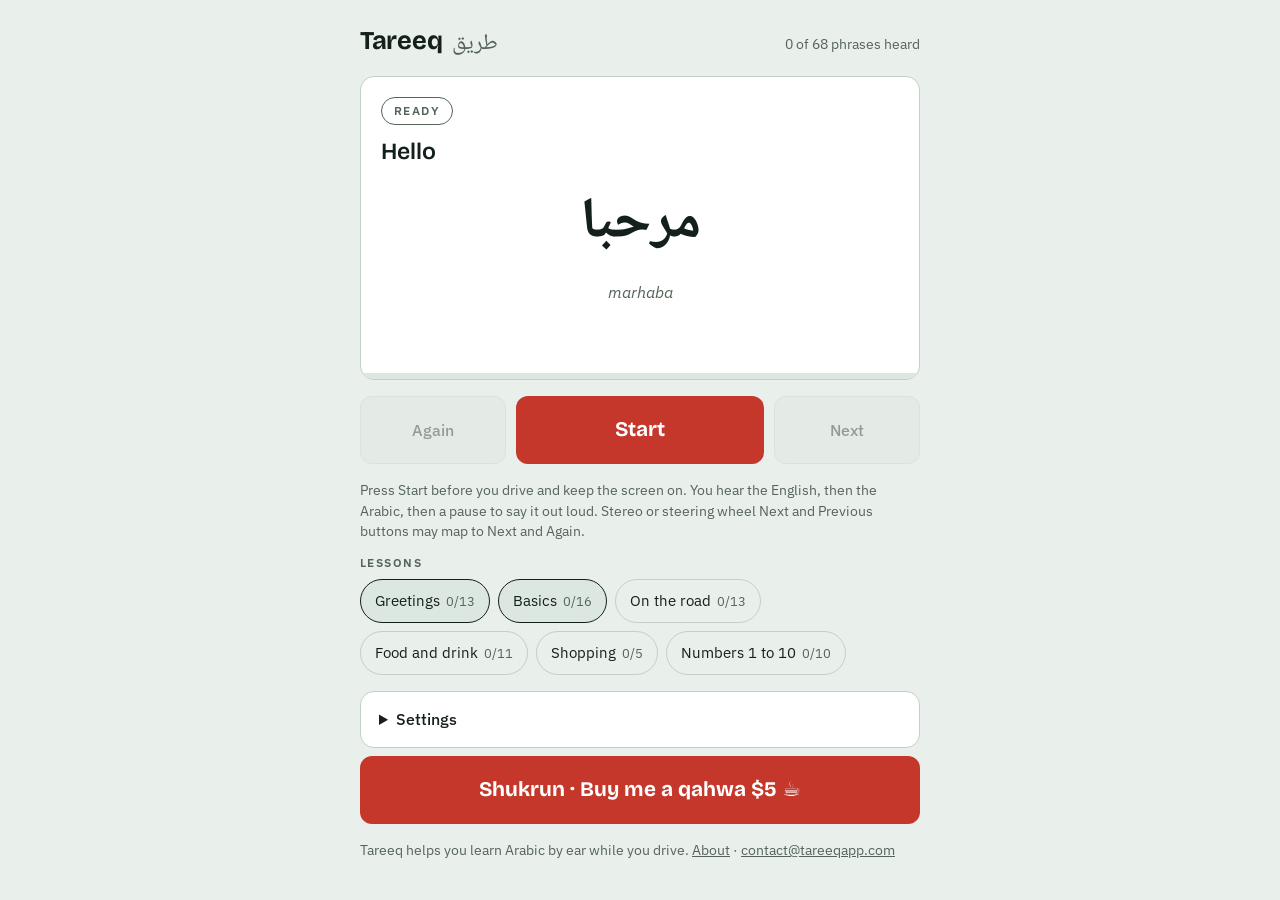
==== commit 37bbece3: "Add Shukrun Buy me a qahwa $5 Stripe link to footer Co-Authored-By: Claude Sonnet 5.5 <noreply@anthr" ====
--- a/index.html
+++ b/index.html
@@ -738,11 +738,12 @@
 })();
 </script>
 <footer class="site-foot">
+  <p class="tip"><a class="btn primary" href="https://buy.stripe.com/14A3cn0LLggBaFifP6aAw09" target="_blank" rel="noopener">Shukrun · Buy me a qahwa $5 ☕</a></p>
   <p>Tareeq helps you learn Arabic by ear while you drive. <a href="/welcome.html">About</a> · <a href="mailto:contact@tareeqapp.com">contact@tareeqapp.com</a></p>
 </footer>
 <style>
 .site-foot{max-width:560px;margin:8px auto 0;color:var(--muted);font-size:.875rem}
-.site-foot p{margin:0}.site-foot a{color:var(--muted)}
+.site-foot p{margin:0}.site-foot .tip{margin:0 0 16px;text-align:center}.site-foot .tip a{color:var(--accent-fg);text-decoration:none;display:flex;align-items:center;justify-content:center;padding:0 20px}.site-foot a{color:var(--muted)}
 </style>
 </body>
 </html>
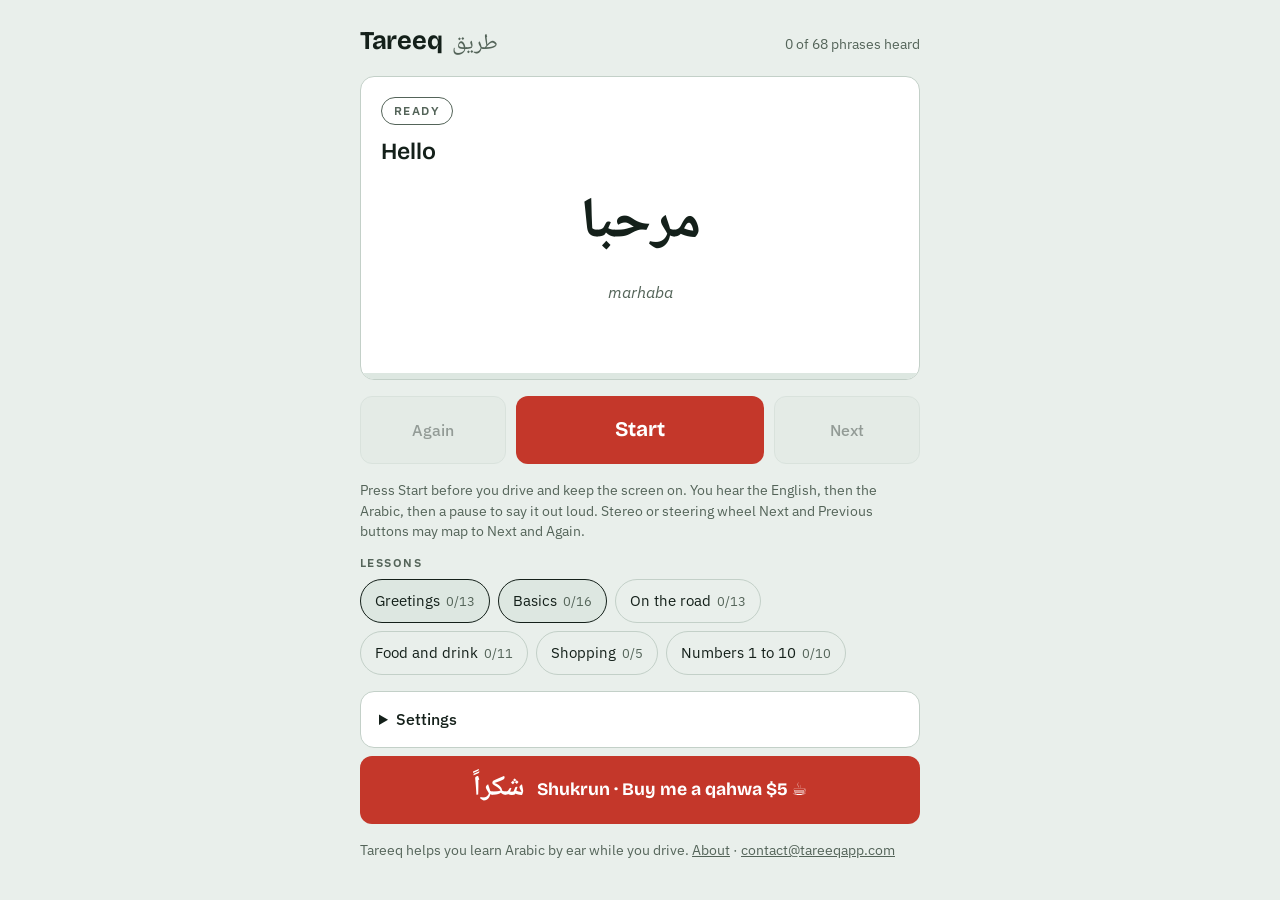
==== commit 8f2abe9a: "Make coffee button follow style guide: Arabic leads, larger than Latin Co-Authored-By: Claude Sonnet" ====
--- a/index.html
+++ b/index.html
@@ -738,12 +738,12 @@
 })();
 </script>
 <footer class="site-foot">
-  <p class="tip"><a class="btn primary" href="https://buy.stripe.com/14A3cn0LLggBaFifP6aAw09" target="_blank" rel="noopener">Shukrun · Buy me a qahwa $5 ☕</a></p>
+  <p class="tip"><a class="btn primary" href="https://buy.stripe.com/14A3cn0LLggBaFifP6aAw09" target="_blank" rel="noopener"><span class="tip-ar" lang="ar" dir="rtl">شكراً</span><span>Shukrun · Buy me a qahwa $5 ☕</span></a></p>
   <p>Tareeq helps you learn Arabic by ear while you drive. <a href="/welcome.html">About</a> · <a href="mailto:contact@tareeqapp.com">contact@tareeqapp.com</a></p>
 </footer>
 <style>
 .site-foot{max-width:560px;margin:8px auto 0;color:var(--muted);font-size:.875rem}
-.site-foot p{margin:0}.site-foot .tip{margin:0 0 16px;text-align:center}.site-foot .tip a{color:var(--accent-fg);text-decoration:none;display:flex;align-items:center;justify-content:center;padding:0 20px}.site-foot a{color:var(--muted)}
+.site-foot p{margin:0}.site-foot .tip{margin:0 0 16px;text-align:center}.site-foot .tip a{color:var(--accent-fg);text-decoration:none;display:flex;align-items:center;justify-content:center;flex-wrap:wrap;gap:4px 12px;padding:8px 20px}.site-foot .tip-ar{font:700 1.75rem/1.7 var(--font-ar)}.site-foot .tip a span:not(.tip-ar){font:700 1.1rem/1.3 var(--font-display)}.site-foot a{color:var(--muted)}
 </style>
 </body>
 </html>
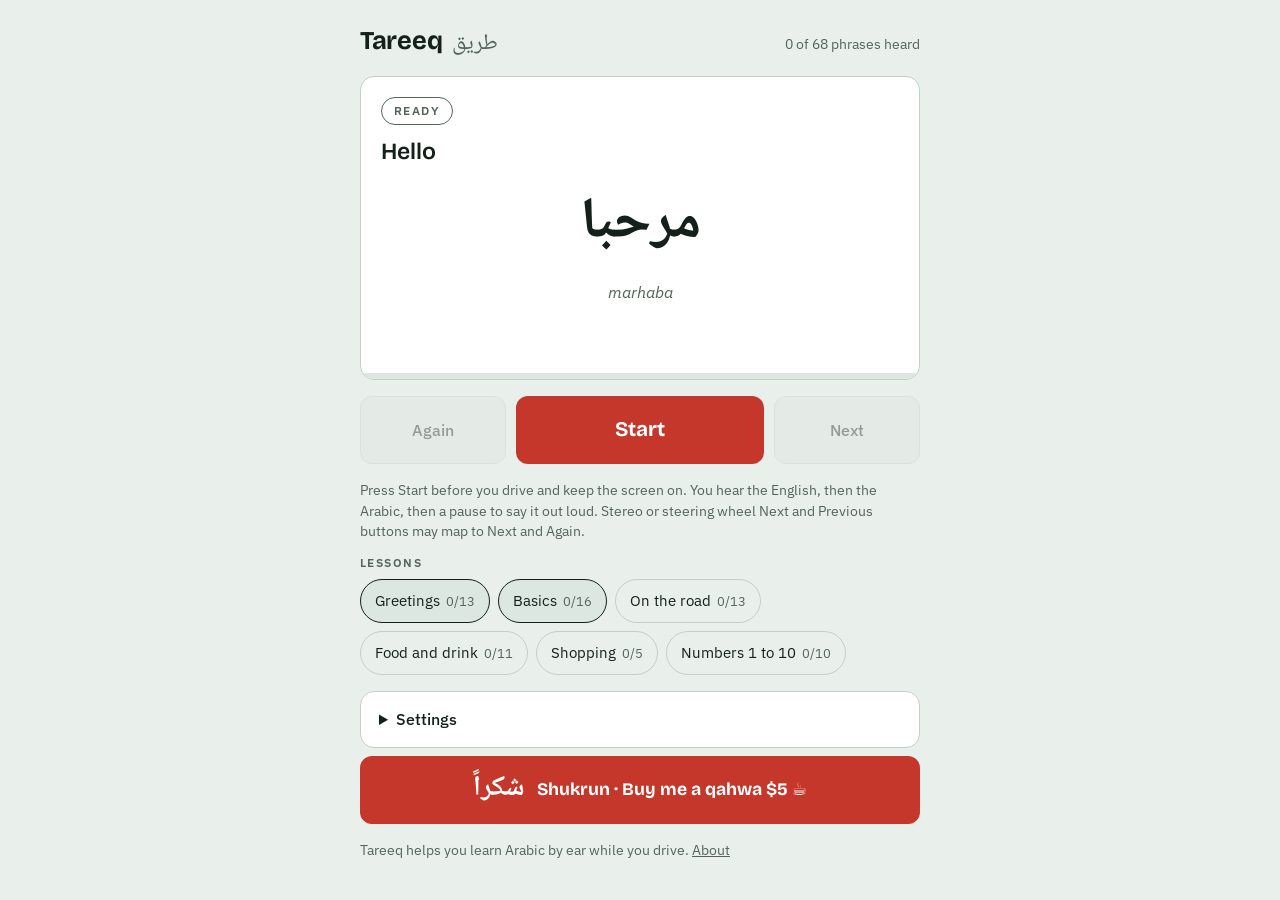
==== commit 059ffed1: "Remove published email addresses from pages to cut spam Co-Authored-By: Claude Sonnet 5.5 <noreply@a" ====
--- a/index.html
+++ b/index.html
@@ -36,12 +36,20 @@
   <script type="application/ld+json">
   {"@context":"https://schema.org","@graph":[
     {"@type":"WebSite","@id":"https://tareeqapp.com/#website","url":"https://tareeqapp.com/","name":"Tareeq","description":"Hands-free audio app to learn Arabic while you drive.","inLanguage":"en"},
-    {"@type":"SoftwareApplication","@id":"https://tareeqapp.com/#app","name":"Tareeq","alternateName":"طريق","description":"Study the Arabic language by ear. Tareeq is a hands-free audio trainer that teaches Palestinian Arabic while you drive.","applicationCategory":"EducationalApplication","operatingSystem":"Web","url":"https://tareeqapp.com/","image":"https://tareeqapp.com/og-image.png","email":"contact@tareeqapp.com","teaches":"Palestinian Arabic"}
+    {"@type":"SoftwareApplication","@id":"https://tareeqapp.com/#app","name":"Tareeq","alternateName":"طريق","description":"Study the Arabic language by ear. Tareeq is a hands-free audio trainer that teaches Palestinian Arabic while you drive.","applicationCategory":"EducationalApplication","operatingSystem":"Web","url":"https://tareeqapp.com/","image":"https://tareeqapp.com/og-image.png","teaches":"Palestinian Arabic"}
   ]}
   </script>
   <meta name="claude:viewport-fit-sides" content="cover">
   <style>[hidden]:not([hidden=until-found i]){display:none!important}</style>
   <link rel="stylesheet" href="https://fonts.googleapis.com/css2?family=Bricolage+Grotesque:opsz,wght@12..96,600;12..96,700&family=IBM+Plex+Sans:wght@400;500&family=Noto+Naskh+Arabic:wght@500;700&display=swap">
+  <!-- Google tag (gtag.js) -->
+  <script async src="https://www.googletagmanager.com/gtag/js?id=G-NZSZ9PTTD1"></script>
+  <script>
+    window.dataLayer = window.dataLayer || [];
+    function gtag(){dataLayer.push(arguments);}
+    gtag('js', new Date());
+    gtag('config', 'G-NZSZ9PTTD1');
+  </script>
 </head>
 <body>
 <style>
@@ -739,7 +747,7 @@
 </script>
 <footer class="site-foot">
   <p class="tip"><a class="btn primary" href="https://buy.stripe.com/14A3cn0LLggBaFifP6aAw09" target="_blank" rel="noopener"><span class="tip-ar" lang="ar" dir="rtl">شكراً</span><span>Shukrun · Buy me a qahwa $5 ☕</span></a></p>
-  <p>Tareeq helps you learn Arabic by ear while you drive. <a href="/welcome.html">About</a> · <a href="mailto:contact@tareeqapp.com">contact@tareeqapp.com</a></p>
+  <p>Tareeq helps you learn Arabic by ear while you drive. <a href="/welcome.html">About</a></p>
 </footer>
 <style>
 .site-foot{max-width:560px;margin:8px auto 0;color:var(--muted);font-size:.875rem}
